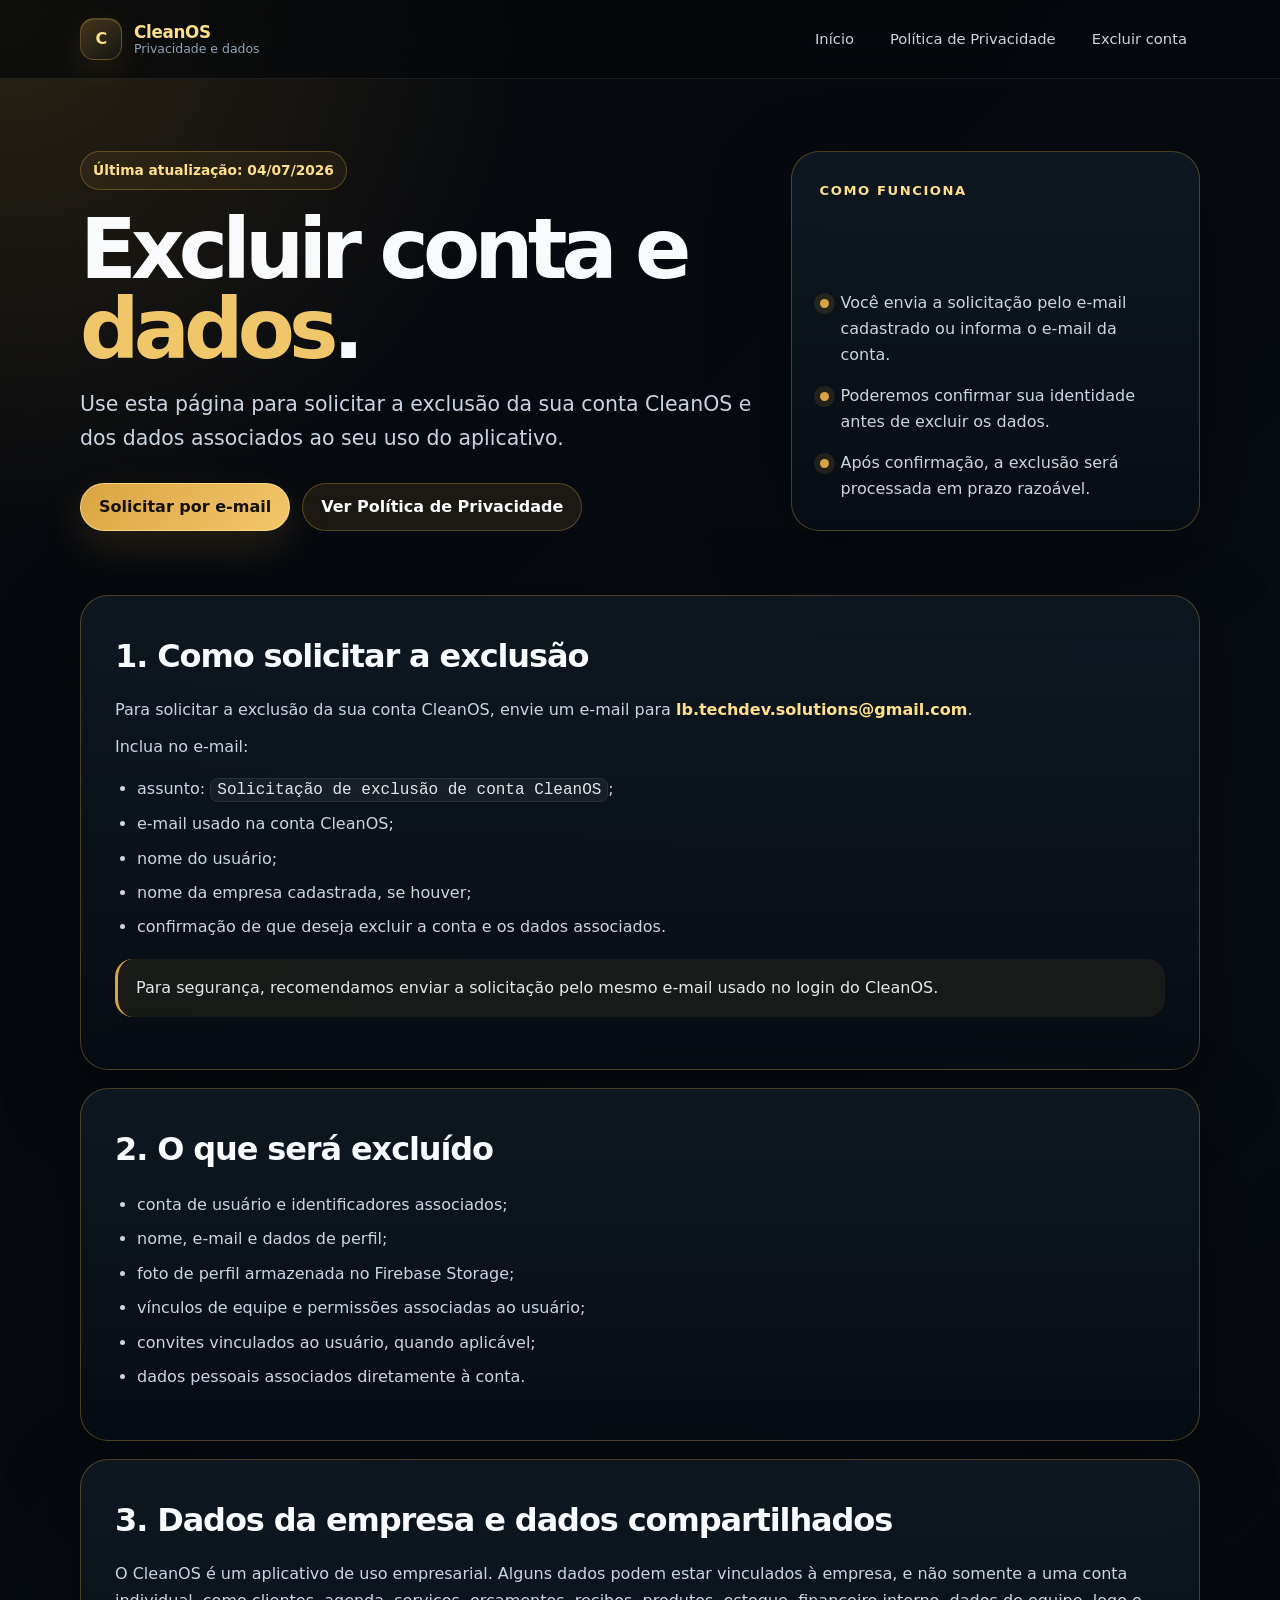
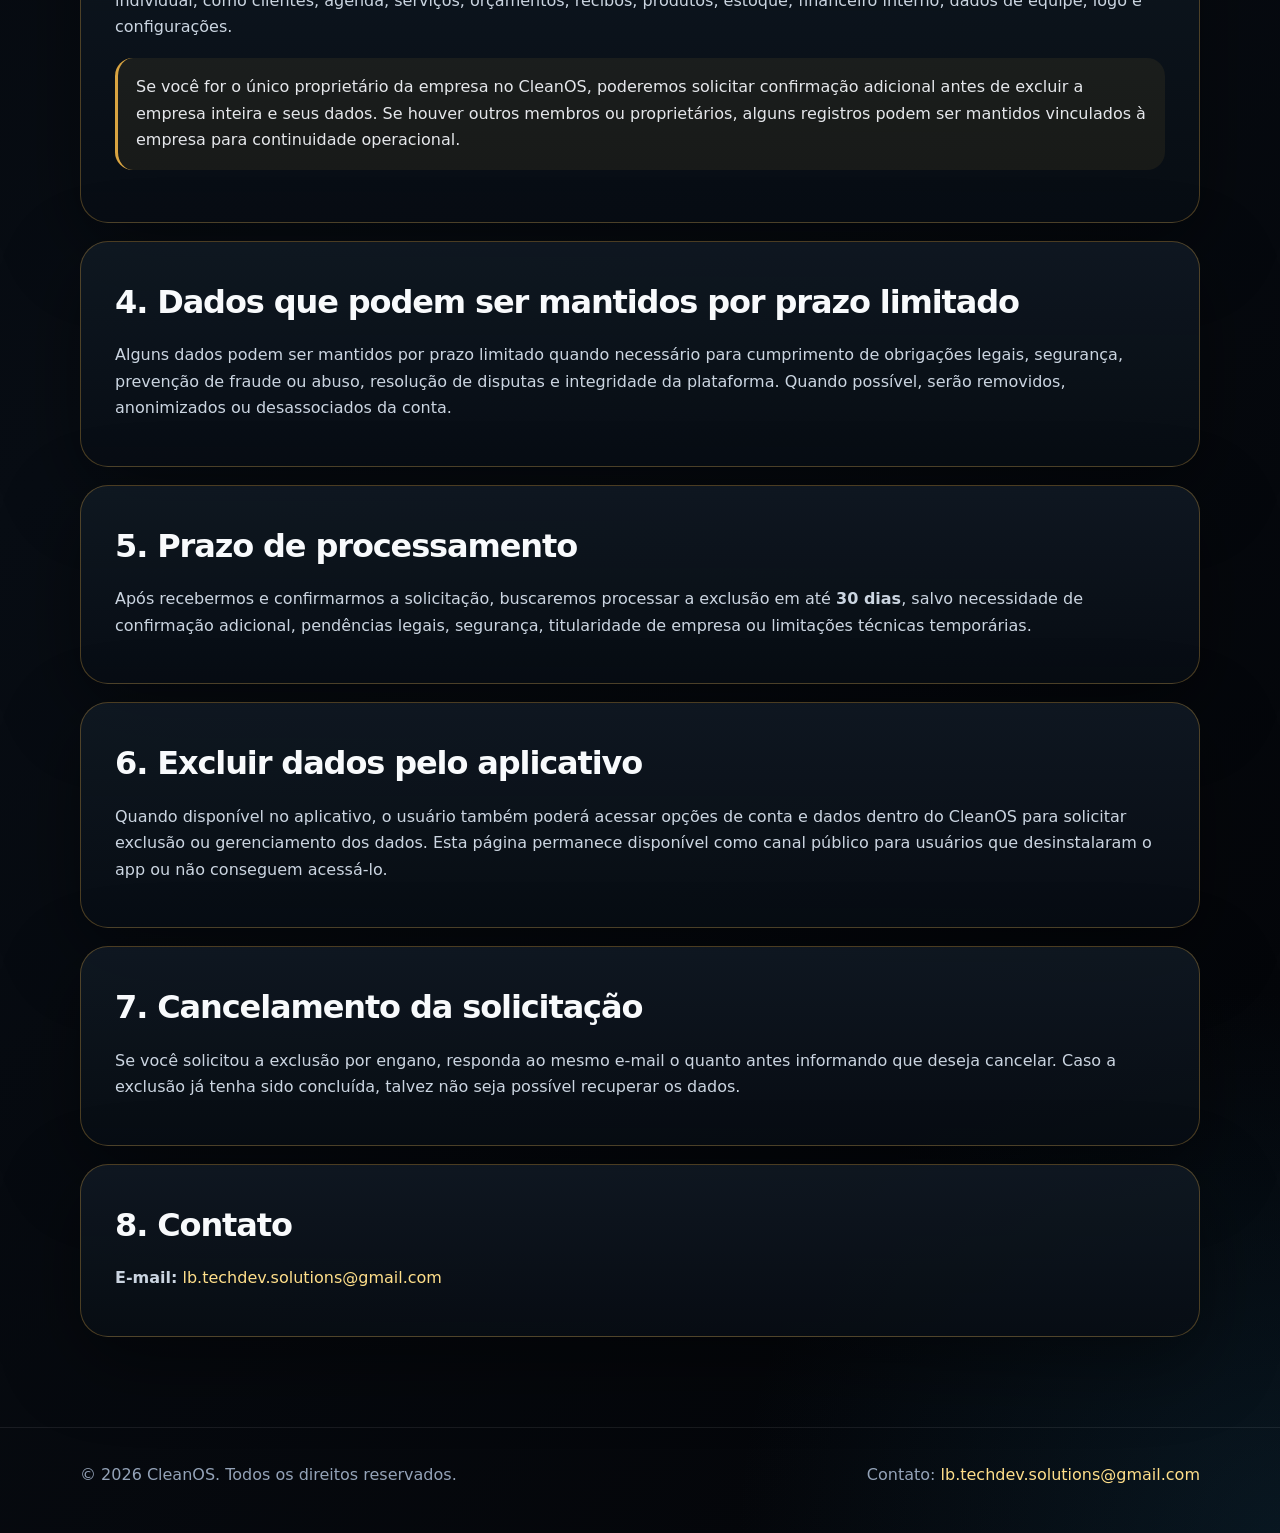
==== delete-account.html @ b767dd4c "Add files via upload" ====
<!doctype html><html lang="pt-BR"><head><meta charset="utf-8"><meta name="viewport" content="width=device-width, initial-scale=1"><title>Solicitação de Exclusão de Conta e Dados — CleanOS</title><meta name="description" content="Página para solicitar exclusão de conta e dados do aplicativo CleanOS."><link rel="stylesheet" href="styles.css"></head><body><header class="header"><div class="container nav"><a class="brand" href="index.html" aria-label="CleanOS"><span class="brand-mark">C</span><span class="brand-text"><span class="brand-title">CleanOS</span><span class="brand-subtitle">Privacidade e dados</span></span></a><nav class="nav-links" aria-label="Navegação principal"><a href="index.html">Início</a><a href="privacy.html">Política de Privacidade</a><a href="delete-account.html">Excluir conta</a></nav></div></header><section class="hero"><div class="container hero-grid"><div><span class="eyebrow">Última atualização: 04/07/2026</span><h1>Excluir conta e <span>dados</span>.</h1><p class="lead">Use esta página para solicitar a exclusão da sua conta CleanOS e dos dados associados ao seu uso do aplicativo.</p><div class="actions"><a class="button primary" href="mailto:lb.techdev.solutions@gmail.com?subject=Solicita%C3%A7%C3%A3o%20de%20exclus%C3%A3o%20de%20conta%20CleanOS&body=Ol%C3%A1%2C%20quero%20solicitar%20a%20exclus%C3%A3o%20da%20minha%20conta%20e%20dos%20meus%20dados%20no%20CleanOS.%0A%0AE-mail%20da%20conta%3A%20%0ANome%3A%20%0ANome%20da%20empresa%20no%20CleanOS%3A%20%0AMotivo%20%28opcional%29%3A%20%0A%0AConfirmo%20que%20desejo%20prosseguir%20com%20a%20solicita%C3%A7%C3%A3o.">Solicitar por e-mail</a><a class="button" href="privacy.html">Ver Política de Privacidade</a></div></div><aside class="hero-card"><span class="badge">Como funciona</span><ul class="meta-list"><li>Você envia a solicitação pelo e-mail cadastrado ou informa o e-mail da conta.</li><li>Poderemos confirmar sua identidade antes de excluir os dados.</li><li>Após confirmação, a exclusão será processada em prazo razoável.</li></ul></aside></div></section><main class="main"><div class="container">
<section class="card"><h2>1. Como solicitar a exclusão</h2><p>Para solicitar a exclusão da sua conta CleanOS, envie um e-mail para <strong><a href="mailto:lb.techdev.solutions@gmail.com">lb.techdev.solutions@gmail.com</a></strong>.</p><p>Inclua no e-mail:</p><ul><li>assunto: <span class="code">Solicitação de exclusão de conta CleanOS</span>;</li><li>e-mail usado na conta CleanOS;</li><li>nome do usuário;</li><li>nome da empresa cadastrada, se houver;</li><li>confirmação de que deseja excluir a conta e os dados associados.</li></ul><div class="notice">Para segurança, recomendamos enviar a solicitação pelo mesmo e-mail usado no login do CleanOS.</div></section>
<section class="card"><h2>2. O que será excluído</h2><ul><li>conta de usuário e identificadores associados;</li><li>nome, e-mail e dados de perfil;</li><li>foto de perfil armazenada no Firebase Storage;</li><li>vínculos de equipe e permissões associadas ao usuário;</li><li>convites vinculados ao usuário, quando aplicável;</li><li>dados pessoais associados diretamente à conta.</li></ul></section>
<section class="card"><h2>3. Dados da empresa e dados compartilhados</h2><p>O CleanOS é um aplicativo de uso empresarial. Alguns dados podem estar vinculados à empresa, e não somente a uma conta individual, como clientes, agenda, serviços, orçamentos, recibos, produtos, estoque, financeiro interno, dados de equipe, logo e configurações.</p><div class="notice">Se você for o único proprietário da empresa no CleanOS, poderemos solicitar confirmação adicional antes de excluir a empresa inteira e seus dados. Se houver outros membros ou proprietários, alguns registros podem ser mantidos vinculados à empresa para continuidade operacional.</div></section>
<section class="card"><h2>4. Dados que podem ser mantidos por prazo limitado</h2><p>Alguns dados podem ser mantidos por prazo limitado quando necessário para cumprimento de obrigações legais, segurança, prevenção de fraude ou abuso, resolução de disputas e integridade da plataforma. Quando possível, serão removidos, anonimizados ou desassociados da conta.</p></section>
<section class="card"><h2>5. Prazo de processamento</h2><p>Após recebermos e confirmarmos a solicitação, buscaremos processar a exclusão em até <strong>30 dias</strong>, salvo necessidade de confirmação adicional, pendências legais, segurança, titularidade de empresa ou limitações técnicas temporárias.</p></section>
<section class="card"><h2>6. Excluir dados pelo aplicativo</h2><p>Quando disponível no aplicativo, o usuário também poderá acessar opções de conta e dados dentro do CleanOS para solicitar exclusão ou gerenciamento dos dados. Esta página permanece disponível como canal público para usuários que desinstalaram o app ou não conseguem acessá-lo.</p></section>
<section class="card"><h2>7. Cancelamento da solicitação</h2><p>Se você solicitou a exclusão por engano, responda ao mesmo e-mail o quanto antes informando que deseja cancelar. Caso a exclusão já tenha sido concluída, talvez não seja possível recuperar os dados.</p></section>
<section class="card"><h2>8. Contato</h2><p><strong>E-mail:</strong> <a href="mailto:lb.techdev.solutions@gmail.com">lb.techdev.solutions@gmail.com</a></p></section>
</div></main><footer class="footer"><div class="container footer-grid"><span>© 2026 CleanOS. Todos os direitos reservados.</span><span>Contato: <a href="mailto:lb.techdev.solutions@gmail.com">lb.techdev.solutions@gmail.com</a></span></div></footer></body></html>
---- styles.css ----
/* CleanOS GitHub Pages - Premium Navy & Gold */
:root{--navy-950:#05070b;--navy-900:#080d14;--navy-800:#101923;--gold-500:#d9a441;--gold-400:#f0c66a;--gold-300:#ffdf8a;--text-100:#f8fafc;--text-200:#e5e7eb;--text-300:#cbd5e1;--text-400:#94a3b8;--danger:#ef4444;--success:#22c55e;--border:rgba(217,164,65,.32);--border-soft:rgba(255,255,255,.08);--shadow:0 24px 80px rgba(0,0,0,.42)}
*{box-sizing:border-box}html{scroll-behavior:smooth}body{margin:0;font-family:Inter,ui-sans-serif,system-ui,-apple-system,BlinkMacSystemFont,"Segoe UI",sans-serif;color:var(--text-100);background:radial-gradient(circle at top left,rgba(217,164,65,.18),transparent 34rem),radial-gradient(circle at bottom right,rgba(28,89,124,.22),transparent 34rem),linear-gradient(135deg,var(--navy-950),var(--navy-900) 48%,#030407);min-height:100vh;line-height:1.65}a{color:var(--gold-300);text-decoration:none}a:hover{color:#fff2c2;text-decoration:underline}.container{width:min(1120px,calc(100% - 32px));margin:0 auto}.header{position:sticky;top:0;z-index:10;backdrop-filter:blur(16px);background:rgba(5,7,11,.72);border-bottom:1px solid var(--border-soft)}.nav{display:flex;align-items:center;justify-content:space-between;gap:16px;padding:18px 0}.brand{display:flex;align-items:center;gap:12px;min-width:0}.brand-mark{width:42px;height:42px;display:grid;place-items:center;border-radius:14px;background:linear-gradient(145deg,rgba(217,164,65,.28),rgba(255,255,255,.04));border:1px solid var(--border);box-shadow:inset 0 1px 0 rgba(255,255,255,.12),0 10px 30px rgba(217,164,65,.12);color:var(--gold-300);font-weight:900;letter-spacing:-.06em}.brand-text{display:flex;flex-direction:column;line-height:1.1}.brand-title{font-size:1.05rem;font-weight:850;letter-spacing:-.02em}.brand-subtitle{font-size:.78rem;color:var(--text-400)}.nav-links{display:flex;align-items:center;gap:10px;flex-wrap:wrap;justify-content:flex-end}.nav-links a{color:var(--text-300);font-size:.92rem;padding:8px 12px;border-radius:999px;border:1px solid transparent}.nav-links a:hover,.nav-links a.active{color:var(--text-100);text-decoration:none;border-color:var(--border);background:rgba(217,164,65,.08)}.hero{padding:72px 0 38px}.hero-grid{display:grid;grid-template-columns:1.25fr .75fr;gap:28px;align-items:stretch}.eyebrow{display:inline-flex;align-items:center;gap:8px;padding:7px 12px;border:1px solid var(--border);border-radius:999px;background:rgba(217,164,65,.08);color:var(--gold-300);font-weight:700;font-size:.86rem}h1{font-size:clamp(2.4rem,7vw,5.2rem);line-height:.96;letter-spacing:-.07em;margin:20px 0 18px}h1 span,.gold{color:var(--gold-400)}.lead{font-size:clamp(1.05rem,2.4vw,1.28rem);color:var(--text-300);max-width:760px;margin:0}.hero-card,.card{border:1px solid var(--border);background:linear-gradient(180deg,rgba(16,25,35,.9),rgba(8,13,20,.88));border-radius:28px;box-shadow:var(--shadow)}.hero-card{padding:28px;display:flex;flex-direction:column;justify-content:space-between}.badge{color:var(--gold-300);font-size:.82rem;text-transform:uppercase;letter-spacing:.12em;font-weight:800}.meta-list{padding:0;margin:22px 0 0;list-style:none;display:grid;gap:14px}.meta-list li{display:flex;align-items:flex-start;gap:12px;color:var(--text-300)}.meta-list li::before{content:"";width:9px;height:9px;border-radius:999px;margin-top:9px;background:var(--gold-500);box-shadow:0 0 0 6px rgba(217,164,65,.12);flex:0 0 auto}.actions{display:flex;flex-wrap:wrap;gap:12px;margin-top:28px}.button{display:inline-flex;align-items:center;justify-content:center;min-height:48px;padding:0 18px;border-radius:999px;border:1px solid var(--border);background:rgba(217,164,65,.1);color:var(--text-100);font-weight:800}.button.primary{background:linear-gradient(135deg,var(--gold-500),#f4c76c);color:#15110a;border-color:rgba(255,223,138,.8);box-shadow:0 16px 40px rgba(217,164,65,.16)}.button:hover{text-decoration:none;transform:translateY(-1px)}.main{padding:26px 0 72px}.card{padding:clamp(20px,4vw,34px);margin-bottom:18px}.card h2{margin:0 0 14px;font-size:clamp(1.35rem,3vw,2rem);letter-spacing:-.035em}.card h3{margin:24px 0 8px;color:var(--gold-300);font-size:1.05rem}.card p{color:var(--text-300);margin:10px 0}.card ul,.card ol{color:var(--text-300);padding-left:22px}.card li{margin:8px 0}.notice{border-left:3px solid var(--gold-500);background:rgba(217,164,65,.08);border-radius:18px;padding:16px 18px;color:var(--text-200);margin:18px 0}.table-wrap{overflow-x:auto;margin:18px 0;border:1px solid var(--border-soft);border-radius:18px}table{width:100%;border-collapse:collapse;min-width:720px;color:var(--text-300)}th,td{text-align:left;padding:14px 16px;border-bottom:1px solid var(--border-soft);vertical-align:top}th{color:var(--gold-300);font-size:.86rem;text-transform:uppercase;letter-spacing:.08em;background:rgba(255,255,255,.03)}tr:last-child td{border-bottom:0}.footer{padding:34px 0 46px;border-top:1px solid var(--border-soft);color:var(--text-400)}.footer-grid{display:flex;justify-content:space-between;gap:18px;flex-wrap:wrap}.small{font-size:.92rem;color:var(--text-400)}.code{font-family:ui-monospace,SFMono-Regular,Menlo,Consolas,monospace;background:rgba(255,255,255,.05);border:1px solid var(--border-soft);padding:2px 6px;border-radius:8px;color:var(--text-200)}@media(max-width:820px){.hero-grid{grid-template-columns:1fr}.nav{align-items:flex-start;flex-direction:column}.nav-links{justify-content:flex-start}.hero{padding-top:46px}}
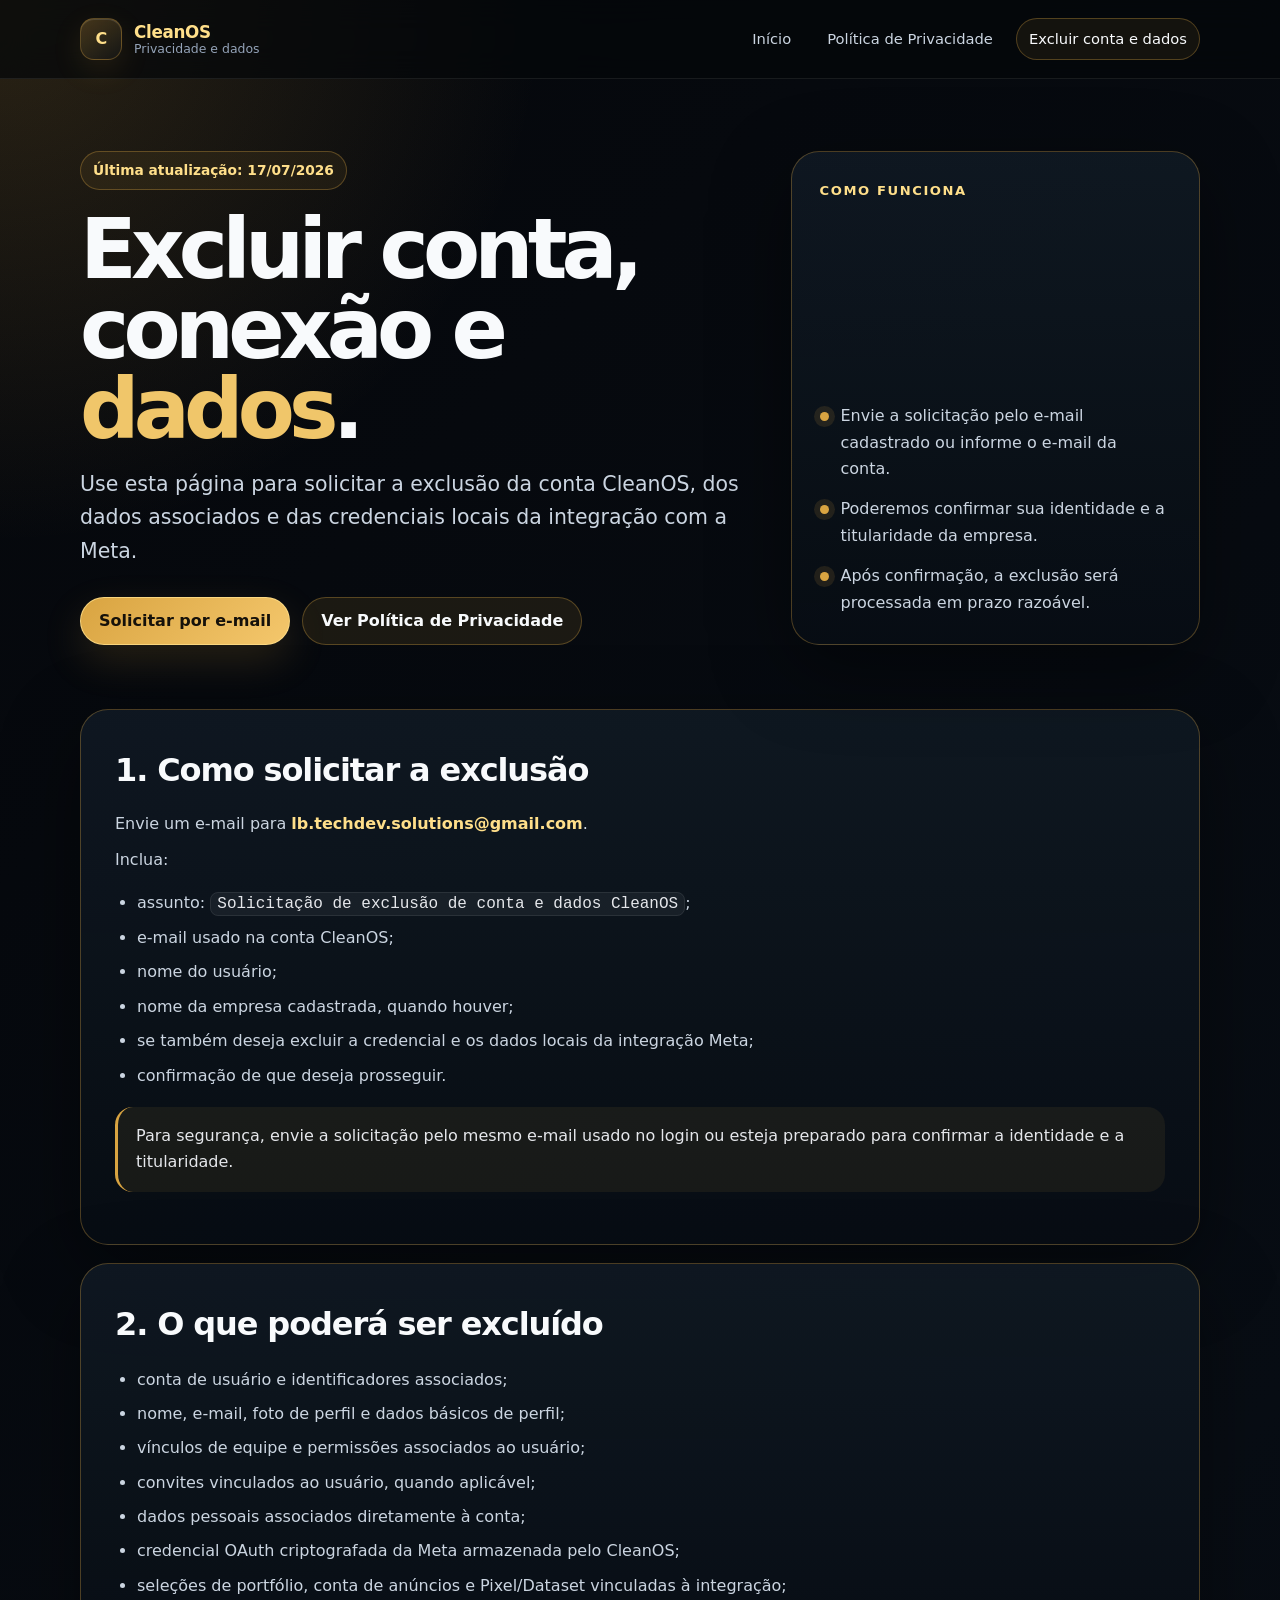
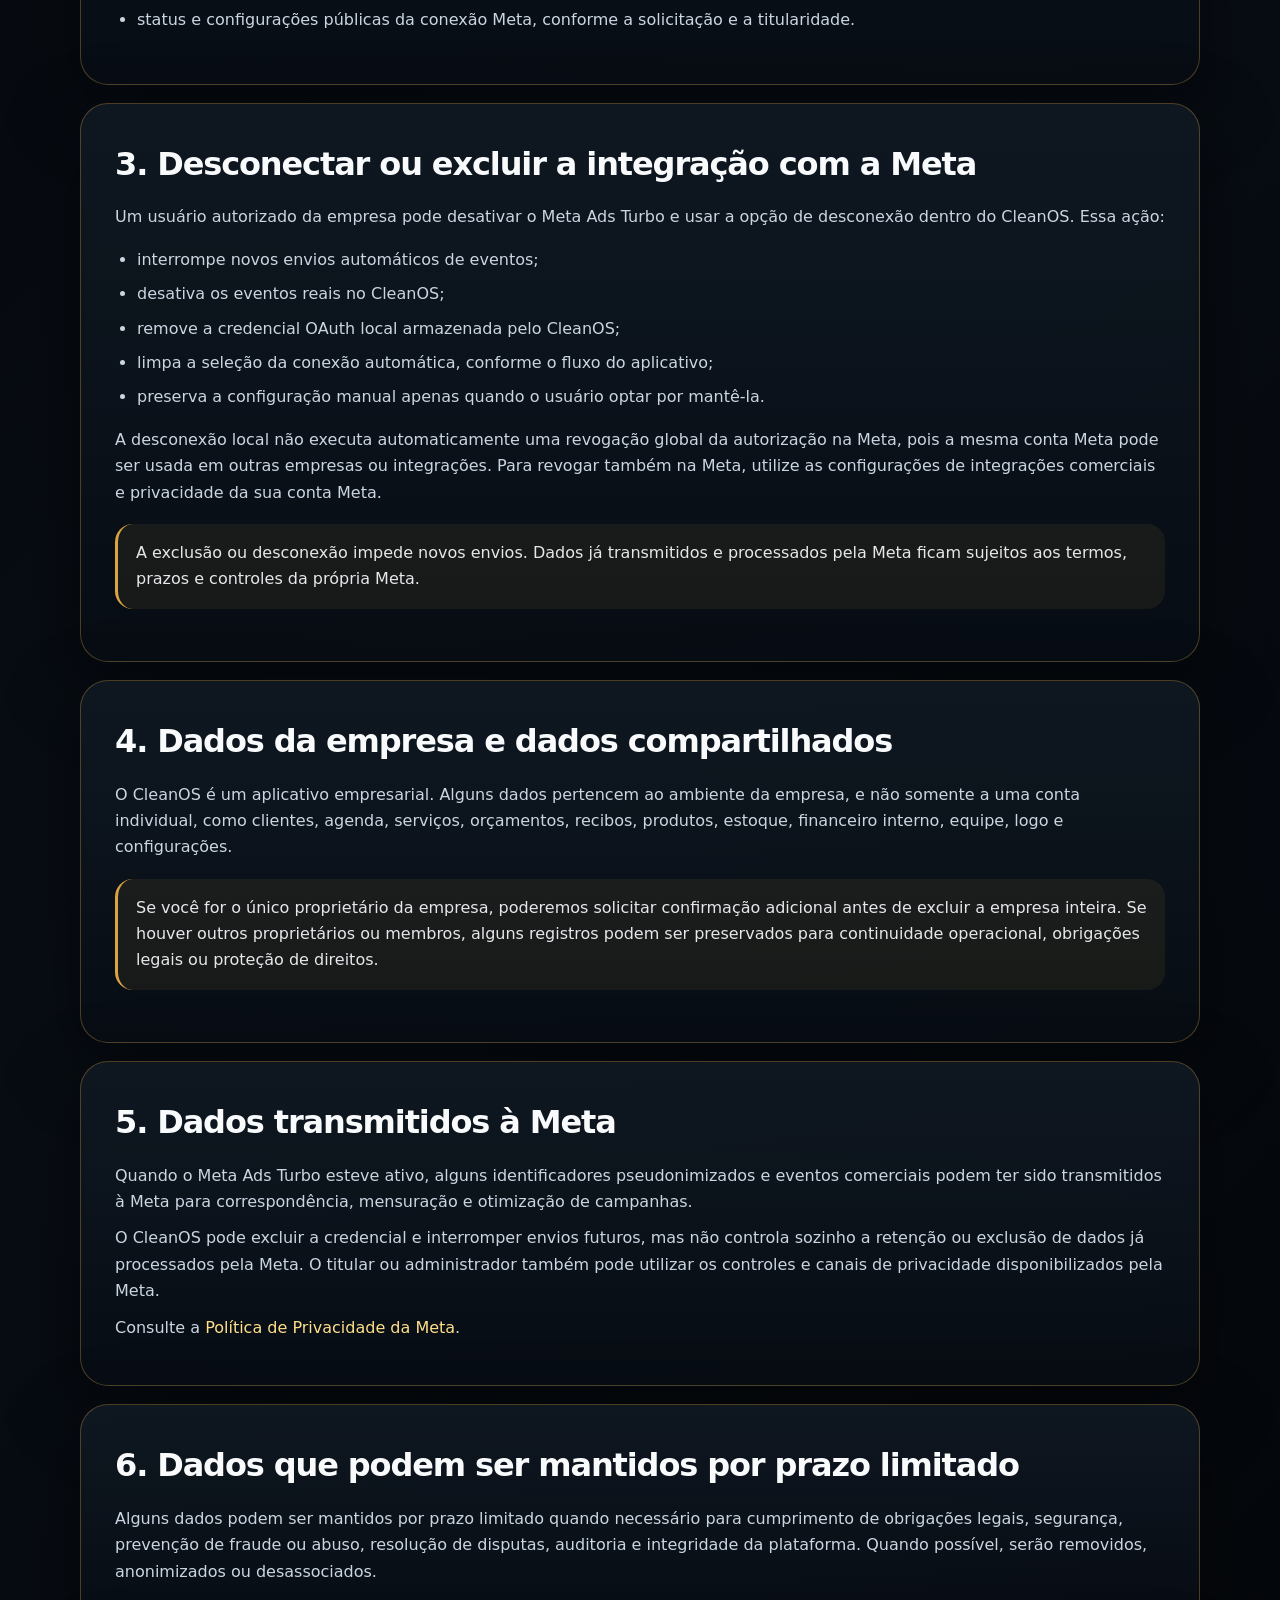
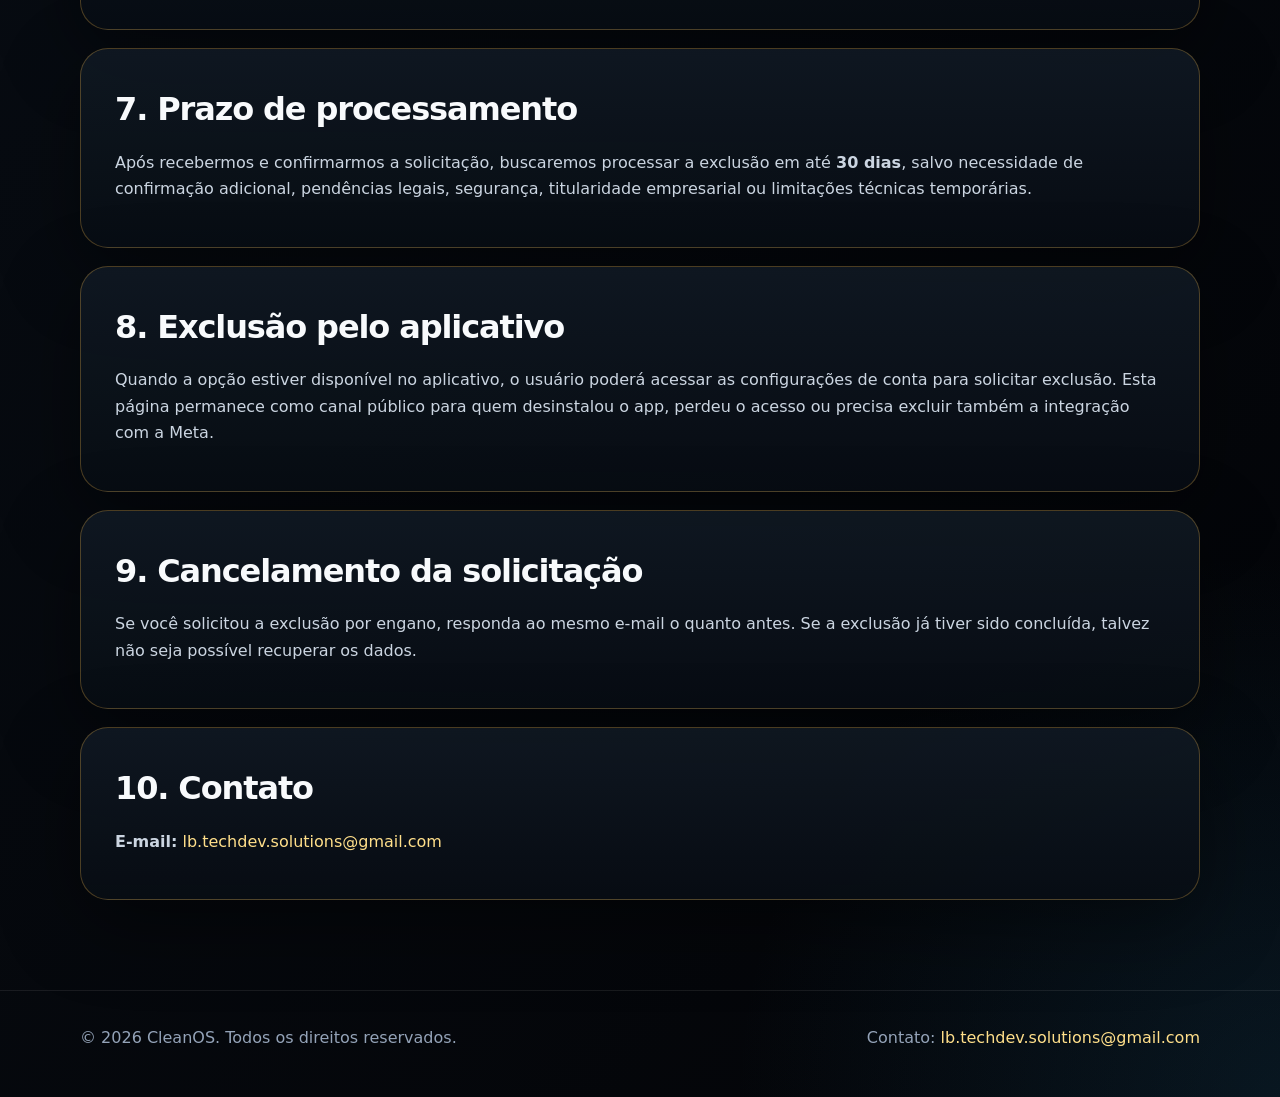
==== commit d4cf2494: "Atualização de politicas sobre meta ads turbo" ====
--- a/delete-account.html
+++ b/delete-account.html
@@ -1,10 +1,144 @@
-<!doctype html><html lang="pt-BR"><head><meta charset="utf-8"><meta name="viewport" content="width=device-width, initial-scale=1"><title>Solicitação de Exclusão de Conta e Dados — CleanOS</title><meta name="description" content="Página para solicitar exclusão de conta e dados do aplicativo CleanOS."><link rel="stylesheet" href="styles.css"></head><body><header class="header"><div class="container nav"><a class="brand" href="index.html" aria-label="CleanOS"><span class="brand-mark">C</span><span class="brand-text"><span class="brand-title">CleanOS</span><span class="brand-subtitle">Privacidade e dados</span></span></a><nav class="nav-links" aria-label="Navegação principal"><a href="index.html">Início</a><a href="privacy.html">Política de Privacidade</a><a href="delete-account.html">Excluir conta</a></nav></div></header><section class="hero"><div class="container hero-grid"><div><span class="eyebrow">Última atualização: 04/07/2026</span><h1>Excluir conta e <span>dados</span>.</h1><p class="lead">Use esta página para solicitar a exclusão da sua conta CleanOS e dos dados associados ao seu uso do aplicativo.</p><div class="actions"><a class="button primary" href="mailto:lb.techdev.solutions@gmail.com?subject=Solicita%C3%A7%C3%A3o%20de%20exclus%C3%A3o%20de%20conta%20CleanOS&body=Ol%C3%A1%2C%20quero%20solicitar%20a%20exclus%C3%A3o%20da%20minha%20conta%20e%20dos%20meus%20dados%20no%20CleanOS.%0A%0AE-mail%20da%20conta%3A%20%0ANome%3A%20%0ANome%20da%20empresa%20no%20CleanOS%3A%20%0AMotivo%20%28opcional%29%3A%20%0A%0AConfirmo%20que%20desejo%20prosseguir%20com%20a%20solicita%C3%A7%C3%A3o.">Solicitar por e-mail</a><a class="button" href="privacy.html">Ver Política de Privacidade</a></div></div><aside class="hero-card"><span class="badge">Como funciona</span><ul class="meta-list"><li>Você envia a solicitação pelo e-mail cadastrado ou informa o e-mail da conta.</li><li>Poderemos confirmar sua identidade antes de excluir os dados.</li><li>Após confirmação, a exclusão será processada em prazo razoável.</li></ul></aside></div></section><main class="main"><div class="container">
-<section class="card"><h2>1. Como solicitar a exclusão</h2><p>Para solicitar a exclusão da sua conta CleanOS, envie um e-mail para <strong><a href="mailto:lb.techdev.solutions@gmail.com">lb.techdev.solutions@gmail.com</a></strong>.</p><p>Inclua no e-mail:</p><ul><li>assunto: <span class="code">Solicitação de exclusão de conta CleanOS</span>;</li><li>e-mail usado na conta CleanOS;</li><li>nome do usuário;</li><li>nome da empresa cadastrada, se houver;</li><li>confirmação de que deseja excluir a conta e os dados associados.</li></ul><div class="notice">Para segurança, recomendamos enviar a solicitação pelo mesmo e-mail usado no login do CleanOS.</div></section>
-<section class="card"><h2>2. O que será excluído</h2><ul><li>conta de usuário e identificadores associados;</li><li>nome, e-mail e dados de perfil;</li><li>foto de perfil armazenada no Firebase Storage;</li><li>vínculos de equipe e permissões associadas ao usuário;</li><li>convites vinculados ao usuário, quando aplicável;</li><li>dados pessoais associados diretamente à conta.</li></ul></section>
-<section class="card"><h2>3. Dados da empresa e dados compartilhados</h2><p>O CleanOS é um aplicativo de uso empresarial. Alguns dados podem estar vinculados à empresa, e não somente a uma conta individual, como clientes, agenda, serviços, orçamentos, recibos, produtos, estoque, financeiro interno, dados de equipe, logo e configurações.</p><div class="notice">Se você for o único proprietário da empresa no CleanOS, poderemos solicitar confirmação adicional antes de excluir a empresa inteira e seus dados. Se houver outros membros ou proprietários, alguns registros podem ser mantidos vinculados à empresa para continuidade operacional.</div></section>
-<section class="card"><h2>4. Dados que podem ser mantidos por prazo limitado</h2><p>Alguns dados podem ser mantidos por prazo limitado quando necessário para cumprimento de obrigações legais, segurança, prevenção de fraude ou abuso, resolução de disputas e integridade da plataforma. Quando possível, serão removidos, anonimizados ou desassociados da conta.</p></section>
-<section class="card"><h2>5. Prazo de processamento</h2><p>Após recebermos e confirmarmos a solicitação, buscaremos processar a exclusão em até <strong>30 dias</strong>, salvo necessidade de confirmação adicional, pendências legais, segurança, titularidade de empresa ou limitações técnicas temporárias.</p></section>
-<section class="card"><h2>6. Excluir dados pelo aplicativo</h2><p>Quando disponível no aplicativo, o usuário também poderá acessar opções de conta e dados dentro do CleanOS para solicitar exclusão ou gerenciamento dos dados. Esta página permanece disponível como canal público para usuários que desinstalaram o app ou não conseguem acessá-lo.</p></section>
-<section class="card"><h2>7. Cancelamento da solicitação</h2><p>Se você solicitou a exclusão por engano, responda ao mesmo e-mail o quanto antes informando que deseja cancelar. Caso a exclusão já tenha sido concluída, talvez não seja possível recuperar os dados.</p></section>
-<section class="card"><h2>8. Contato</h2><p><strong>E-mail:</strong> <a href="mailto:lb.techdev.solutions@gmail.com">lb.techdev.solutions@gmail.com</a></p></section>
-</div></main><footer class="footer"><div class="container footer-grid"><span>© 2026 CleanOS. Todos os direitos reservados.</span><span>Contato: <a href="mailto:lb.techdev.solutions@gmail.com">lb.techdev.solutions@gmail.com</a></span></div></footer></body></html>+<!doctype html>
+<html lang="pt-BR">
+<head>
+    <meta charset="utf-8">
+    <meta name="viewport" content="width=device-width, initial-scale=1">
+    <title>Exclusão de Conta, Dados e Integração Meta — CleanOS</title>
+    <meta name="description" content="Página para solicitar exclusão de conta, dados e credenciais da integração Meta do CleanOS.">
+    <link rel="stylesheet" href="styles.css">
+</head>
+<body>
+<header class="header">
+    <div class="container nav">
+        <a class="brand" href="index.html" aria-label="CleanOS">
+            <span class="brand-mark">C</span>
+            <span class="brand-text">
+                <span class="brand-title">CleanOS</span>
+                <span class="brand-subtitle">Privacidade e dados</span>
+            </span>
+        </a>
+        <nav class="nav-links" aria-label="Navegação principal">
+            <a href="index.html">Início</a>
+            <a href="privacy.html">Política de Privacidade</a>
+            <a class="active" href="delete-account.html">Excluir conta e dados</a>
+        </nav>
+    </div>
+</header>
+
+<section class="hero">
+    <div class="container hero-grid">
+        <div>
+            <span class="eyebrow">Última atualização: 17/07/2026</span>
+            <h1>Excluir conta, conexão e <span>dados</span>.</h1>
+            <p class="lead">Use esta página para solicitar a exclusão da conta CleanOS, dos dados associados e das credenciais locais da integração com a Meta.</p>
+            <div class="actions">
+                <a class="button primary" href="mailto:lb.techdev.solutions@gmail.com?subject=Solicita%C3%A7%C3%A3o%20de%20exclus%C3%A3o%20de%20conta%20e%20dados%20CleanOS&body=Ol%C3%A1%2C%20quero%20solicitar%20a%20exclus%C3%A3o%20da%20minha%20conta%20e%20dos%20dados%20associados%20ao%20CleanOS.%0A%0AE-mail%20da%20conta%3A%20%0ANome%3A%20%0ANome%20da%20empresa%20no%20CleanOS%3A%20%0ATamb%C3%A9m%20desejo%20excluir%20a%20credencial%20da%20integra%C3%A7%C3%A3o%20Meta%3A%20Sim%2FN%C3%A3o%0AMotivo%20%28opcional%29%3A%20%0A%0AConfirmo%20que%20desejo%20prosseguir%20com%20a%20solicita%C3%A7%C3%A3o.">Solicitar por e-mail</a>
+                <a class="button" href="privacy.html">Ver Política de Privacidade</a>
+            </div>
+        </div>
+        <aside class="hero-card">
+            <span class="badge">Como funciona</span>
+            <ul class="meta-list">
+                <li>Envie a solicitação pelo e-mail cadastrado ou informe o e-mail da conta.</li>
+                <li>Poderemos confirmar sua identidade e a titularidade da empresa.</li>
+                <li>Após confirmação, a exclusão será processada em prazo razoável.</li>
+            </ul>
+        </aside>
+    </div>
+</section>
+
+<main class="main">
+<div class="container">
+
+<section class="card">
+    <h2>1. Como solicitar a exclusão</h2>
+    <p>Envie um e-mail para <strong><a href="mailto:lb.techdev.solutions@gmail.com">lb.techdev.solutions@gmail.com</a></strong>.</p>
+    <p>Inclua:</p>
+    <ul>
+        <li>assunto: <span class="code">Solicitação de exclusão de conta e dados CleanOS</span>;</li>
+        <li>e-mail usado na conta CleanOS;</li>
+        <li>nome do usuário;</li>
+        <li>nome da empresa cadastrada, quando houver;</li>
+        <li>se também deseja excluir a credencial e os dados locais da integração Meta;</li>
+        <li>confirmação de que deseja prosseguir.</li>
+    </ul>
+    <div class="notice">Para segurança, envie a solicitação pelo mesmo e-mail usado no login ou esteja preparado para confirmar a identidade e a titularidade.</div>
+</section>
+
+<section class="card">
+    <h2>2. O que poderá ser excluído</h2>
+    <ul>
+        <li>conta de usuário e identificadores associados;</li>
+        <li>nome, e-mail, foto de perfil e dados básicos de perfil;</li>
+        <li>vínculos de equipe e permissões associados ao usuário;</li>
+        <li>convites vinculados ao usuário, quando aplicável;</li>
+        <li>dados pessoais associados diretamente à conta;</li>
+        <li>credencial OAuth criptografada da Meta armazenada pelo CleanOS;</li>
+        <li>seleções de portfólio, conta de anúncios e Pixel/Dataset vinculadas à integração;</li>
+        <li>status e configurações públicas da conexão Meta, conforme a solicitação e a titularidade.</li>
+    </ul>
+</section>
+
+<section class="card">
+    <h2>3. Desconectar ou excluir a integração com a Meta</h2>
+    <p>Um usuário autorizado da empresa pode desativar o Meta Ads Turbo e usar a opção de desconexão dentro do CleanOS. Essa ação:</p>
+    <ul>
+        <li>interrompe novos envios automáticos de eventos;</li>
+        <li>desativa os eventos reais no CleanOS;</li>
+        <li>remove a credencial OAuth local armazenada pelo CleanOS;</li>
+        <li>limpa a seleção da conexão automática, conforme o fluxo do aplicativo;</li>
+        <li>preserva a configuração manual apenas quando o usuário optar por mantê-la.</li>
+    </ul>
+    <p>A desconexão local não executa automaticamente uma revogação global da autorização na Meta, pois a mesma conta Meta pode ser usada em outras empresas ou integrações. Para revogar também na Meta, utilize as configurações de integrações comerciais e privacidade da sua conta Meta.</p>
+    <div class="notice">A exclusão ou desconexão impede novos envios. Dados já transmitidos e processados pela Meta ficam sujeitos aos termos, prazos e controles da própria Meta.</div>
+</section>
+
+<section class="card">
+    <h2>4. Dados da empresa e dados compartilhados</h2>
+    <p>O CleanOS é um aplicativo empresarial. Alguns dados pertencem ao ambiente da empresa, e não somente a uma conta individual, como clientes, agenda, serviços, orçamentos, recibos, produtos, estoque, financeiro interno, equipe, logo e configurações.</p>
+    <div class="notice">Se você for o único proprietário da empresa, poderemos solicitar confirmação adicional antes de excluir a empresa inteira. Se houver outros proprietários ou membros, alguns registros podem ser preservados para continuidade operacional, obrigações legais ou proteção de direitos.</div>
+</section>
+
+<section class="card">
+    <h2>5. Dados transmitidos à Meta</h2>
+    <p>Quando o Meta Ads Turbo esteve ativo, alguns identificadores pseudonimizados e eventos comerciais podem ter sido transmitidos à Meta para correspondência, mensuração e otimização de campanhas.</p>
+    <p>O CleanOS pode excluir a credencial e interromper envios futuros, mas não controla sozinho a retenção ou exclusão de dados já processados pela Meta. O titular ou administrador também pode utilizar os controles e canais de privacidade disponibilizados pela Meta.</p>
+    <p>Consulte a <a href="https://www.facebook.com/privacy/policy/" target="_blank" rel="noopener noreferrer">Política de Privacidade da Meta</a>.</p>
+</section>
+
+<section class="card">
+    <h2>6. Dados que podem ser mantidos por prazo limitado</h2>
+    <p>Alguns dados podem ser mantidos por prazo limitado quando necessário para cumprimento de obrigações legais, segurança, prevenção de fraude ou abuso, resolução de disputas, auditoria e integridade da plataforma. Quando possível, serão removidos, anonimizados ou desassociados.</p>
+</section>
+
+<section class="card">
+    <h2>7. Prazo de processamento</h2>
+    <p>Após recebermos e confirmarmos a solicitação, buscaremos processar a exclusão em até <strong>30 dias</strong>, salvo necessidade de confirmação adicional, pendências legais, segurança, titularidade empresarial ou limitações técnicas temporárias.</p>
+</section>
+
+<section class="card">
+    <h2>8. Exclusão pelo aplicativo</h2>
+    <p>Quando a opção estiver disponível no aplicativo, o usuário poderá acessar as configurações de conta para solicitar exclusão. Esta página permanece como canal público para quem desinstalou o app, perdeu o acesso ou precisa excluir também a integração com a Meta.</p>
+</section>
+
+<section class="card">
+    <h2>9. Cancelamento da solicitação</h2>
+    <p>Se você solicitou a exclusão por engano, responda ao mesmo e-mail o quanto antes. Se a exclusão já tiver sido concluída, talvez não seja possível recuperar os dados.</p>
+</section>
+
+<section class="card">
+    <h2>10. Contato</h2>
+    <p><strong>E-mail:</strong> <a href="mailto:lb.techdev.solutions@gmail.com">lb.techdev.solutions@gmail.com</a></p>
+</section>
+
+</div>
+</main>
+
+<footer class="footer">
+    <div class="container footer-grid">
+        <span>© 2026 CleanOS. Todos os direitos reservados.</span>
+        <span>Contato: <a href="mailto:lb.techdev.solutions@gmail.com">lb.techdev.solutions@gmail.com</a></span>
+    </div>
+</footer>
+</body>
+</html>
